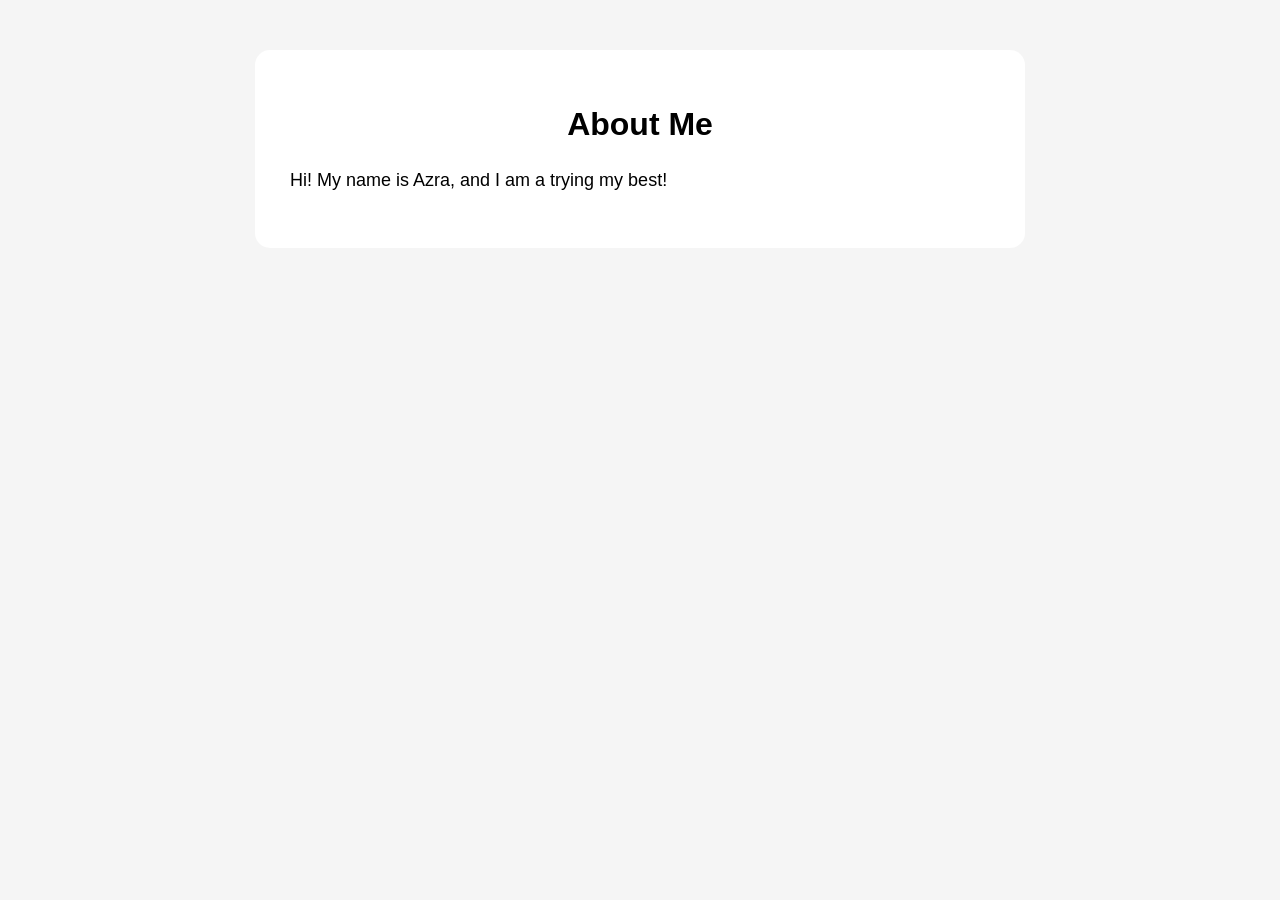
==== index.html @ e35ae592 "Create index.html" ====
<!DOCTYPE html>
<html lang="en">
<head>
    <meta charset="UTF-8">
    <meta name="viewport" content="width=device-width, initial-scale=1.0">
    <title>About Me</title>

    <style>
        body {
            font-family: Arial, sans-serif;
            background-color: #f5f5f5;
            margin: 0;
            padding: 50px;
        }

        .about-me {
            max-width: 700px;
            margin: auto;
            background-color: white;
            padding: 35px;
            border-radius: 15px;
        }

        h1 {
            text-align: center;
        }

        p {
            font-size: 18px;
            line-height: 1.7;
        }
    </style>
</head>

<body>

    <div class="about-me">
        <h1>About Me</h1>

        <p>
            Hi! My name is Azra, and I am a trying my best!
        </p>
    </div>

</body>
</html>
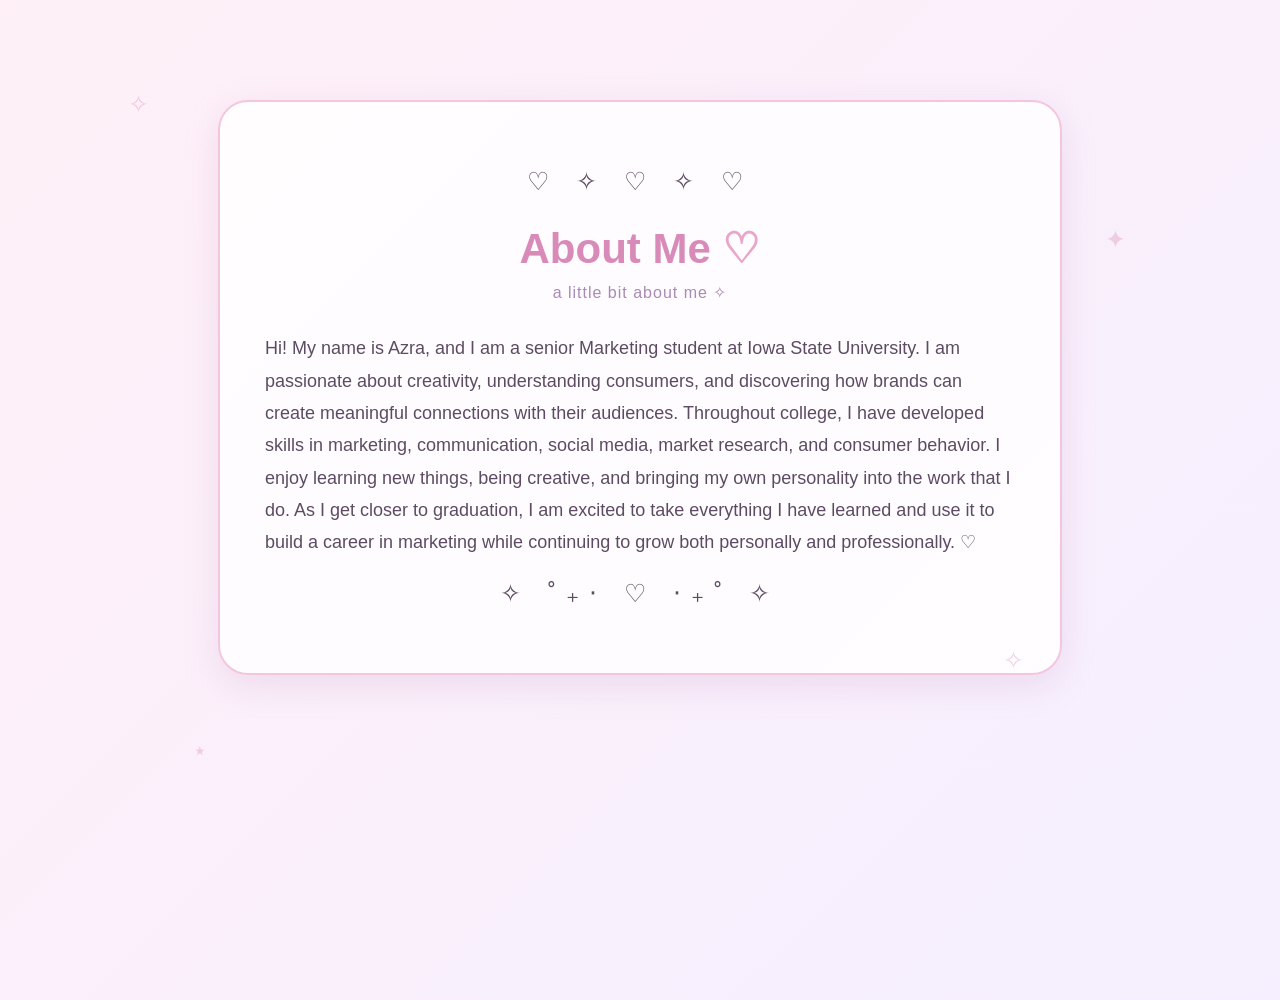
==== commit 2cf4249e: "Update index.html" ====
--- a/index.html
+++ b/index.html
@@ -3,44 +3,189 @@
 <head>
     <meta charset="UTF-8">
     <meta name="viewport" content="width=device-width, initial-scale=1.0">
-    <title>About Me</title>
+
+    <title>About Me ♡</title>
 
     <style>
+        /* Overall page */
         body {
-            font-family: Arial, sans-serif;
-            background-color: #f5f5f5;
             margin: 0;
-            padding: 50px;
+            padding: 0;
+            font-family: "Trebuchet MS", Arial, sans-serif;
+            background: linear-gradient(135deg, #fff0f7, #f5efff);
+            color: #5d4b63;
+            min-height: 100vh;
+            overflow-x: hidden;
         }
 
+        /* Main About Me box */
         .about-me {
-            max-width: 700px;
-            margin: auto;
-            background-color: white;
-            padding: 35px;
-            border-radius: 15px;
-        }
-
-        h1 {
+            width: 70%;
+            max-width: 750px;
+            margin: 100px auto;
+            padding: 45px;
+            background: rgba(255, 255, 255, 0.85);
+            border: 2px solid #f3c6df;
+            border-radius: 30px;
+            box-shadow: 0 10px 35px rgba(190, 130, 180, 0.2);
             text-align: center;
         }
 
+        /* Heading */
+        h1 {
+            color: #d88bb8;
+            font-size: 42px;
+            margin-bottom: 10px;
+        }
+
+        .heart {
+            color: #e9a6ca;
+        }
+
+        /* Little subtitle */
+        .subtitle {
+            color: #a98ab5;
+            font-size: 16px;
+            margin-bottom: 30px;
+            letter-spacing: 1px;
+        }
+
+        /* Paragraph */
         p {
             font-size: 18px;
-            line-height: 1.7;
+            line-height: 1.8;
+            text-align: left;
+        }
+
+        /* Decorative hearts */
+        .decor {
+            font-size: 25px;
+            letter-spacing: 10px;
+            margin: 20px 0;
+        }
+
+        /* Sparkle follower */
+        .sparkle {
+            position: fixed;
+            pointer-events: none;
+            font-size: 18px;
+            color: #e8a7d1;
+            animation: sparkleFade 1s ease-out forwards;
+            z-index: 9999;
+        }
+
+        @keyframes sparkleFade {
+            0% {
+                opacity: 1;
+                transform: scale(1) translateY(0);
+            }
+
+            100% {
+                opacity: 0;
+                transform: scale(0.3) translateY(25px);
+            }
+        }
+
+        /* Floating background sparkles */
+        .background-sparkle {
+            position: fixed;
+            color: rgba(216, 139, 184, 0.35);
+            font-size: 25px;
+            animation: float 5s ease-in-out infinite;
+            pointer-events: none;
+        }
+
+        @keyframes float {
+            0%, 100% {
+                transform: translateY(0);
+            }
+
+            50% {
+                transform: translateY(-20px);
+            }
+        }
+
+        /* Mobile friendly */
+        @media (max-width: 600px) {
+            .about-me {
+                width: 80%;
+                padding: 30px;
+            }
+
+            h1 {
+                font-size: 34px;
+            }
+
+            p {
+                font-size: 16px;
+            }
         }
     </style>
 </head>
 
 <body>
 
+    <!-- Background decorations -->
+    <div class="background-sparkle" style="top: 10%; left: 10%;">✧</div>
+    <div class="background-sparkle" style="top: 25%; right: 12%;">✦</div>
+    <div class="background-sparkle" style="bottom: 15%; left: 15%;">⋆</div>
+    <div class="background-sparkle" style="bottom: 25%; right: 20%;">✧</div>
+
+    <!-- About Me -->
     <div class="about-me">
-        <h1>About Me</h1>
+
+        <div class="decor">♡ ✧ ♡ ✧ ♡</div>
+
+        <h1>About Me <span class="heart">♡</span></h1>
+
+        <div class="subtitle">
+            a little bit about me ✧
+        </div>
 
         <p>
-            Hi! My name is Azra, and I am a trying my best!
+            Hi! My name is Azra, and I am a senior Marketing student at
+            Iowa State University. I am passionate about creativity,
+            understanding consumers, and discovering how brands can create
+            meaningful connections with their audiences. Throughout college,
+            I have developed skills in marketing, communication, social
+            media, market research, and consumer behavior. I enjoy learning
+            new things, being creative, and bringing my own personality
+            into the work that I do. As I get closer to graduation, I am
+            excited to take everything I have learned and use it to build
+            a career in marketing while continuing to grow both personally
+            and professionally. ♡
         </p>
+
+        <div class="decor">✧ ˚₊‧ ♡ ‧₊˚ ✧</div>
+
     </div>
+
+    <!-- Sparkle mouse follower -->
+    <script>
+
+        document.addEventListener("mousemove", function(event) {
+
+            const sparkle = document.createElement("div");
+
+            sparkle.classList.add("sparkle");
+
+            const sparkles = ["✦", "✧", "⋆", "♡", "✩"];
+
+            sparkle.innerHTML =
+                sparkles[Math.floor(Math.random() * sparkles.length)];
+
+            sparkle.style.left = event.clientX + "px";
+            sparkle.style.top = event.clientY + "px";
+
+            document.body.appendChild(sparkle);
+
+            setTimeout(function() {
+                sparkle.remove();
+            }, 1000);
+
+        });
+
+    </script>
 
 </body>
 </html>
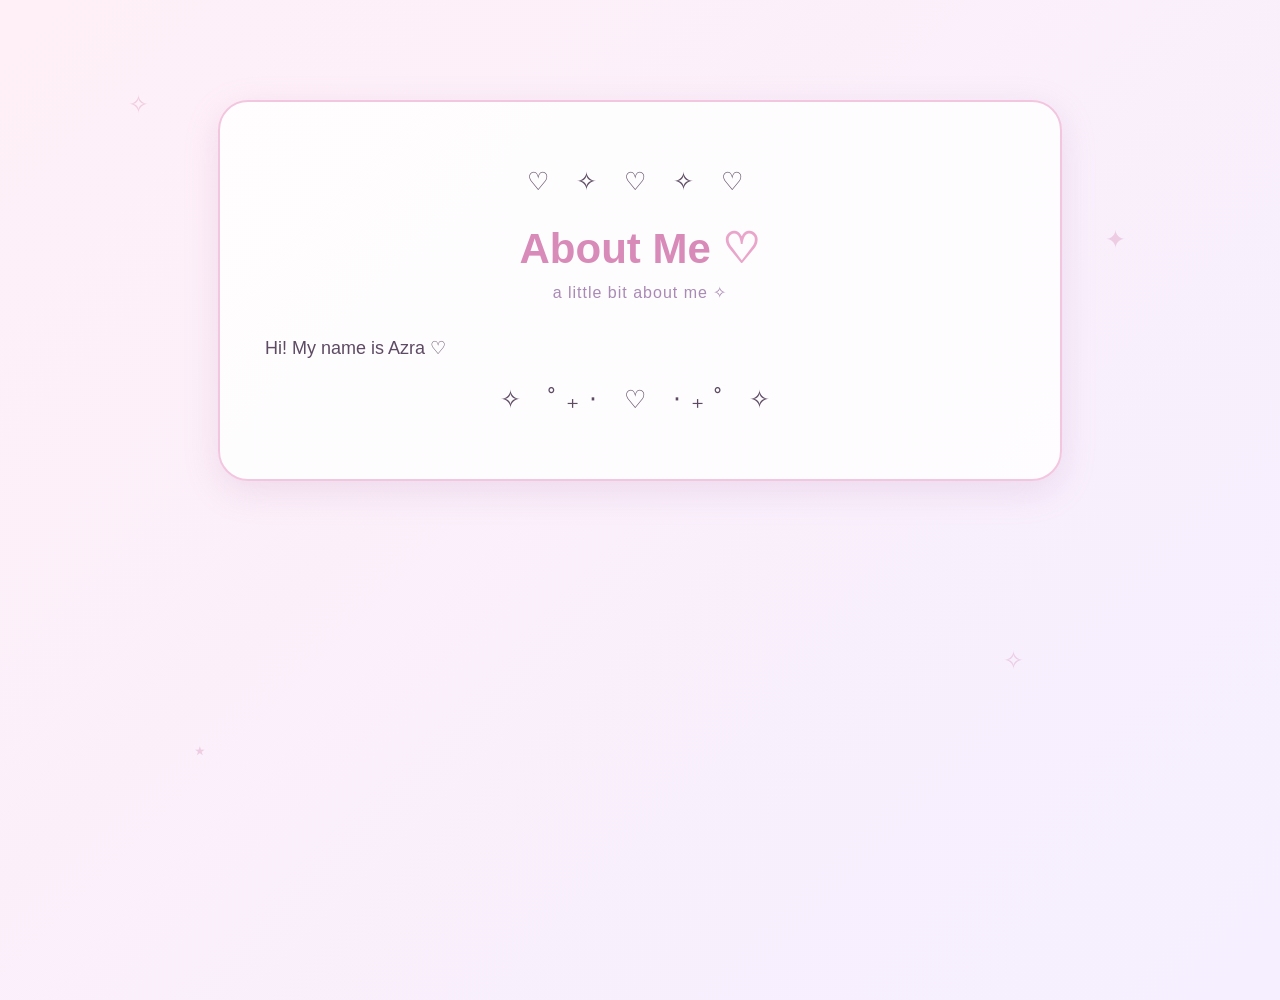
==== commit 430ca72b: "Glitter index.html" ====
--- a/index.html
+++ b/index.html
@@ -143,17 +143,7 @@
         </div>
 
         <p>
-            Hi! My name is Azra, and I am a senior Marketing student at
-            Iowa State University. I am passionate about creativity,
-            understanding consumers, and discovering how brands can create
-            meaningful connections with their audiences. Throughout college,
-            I have developed skills in marketing, communication, social
-            media, market research, and consumer behavior. I enjoy learning
-            new things, being creative, and bringing my own personality
-            into the work that I do. As I get closer to graduation, I am
-            excited to take everything I have learned and use it to build
-            a career in marketing while continuing to grow both personally
-            and professionally. ♡
+            Hi! My name is Azra ♡
         </p>
 
         <div class="decor">✧ ˚₊‧ ♡ ‧₊˚ ✧</div>
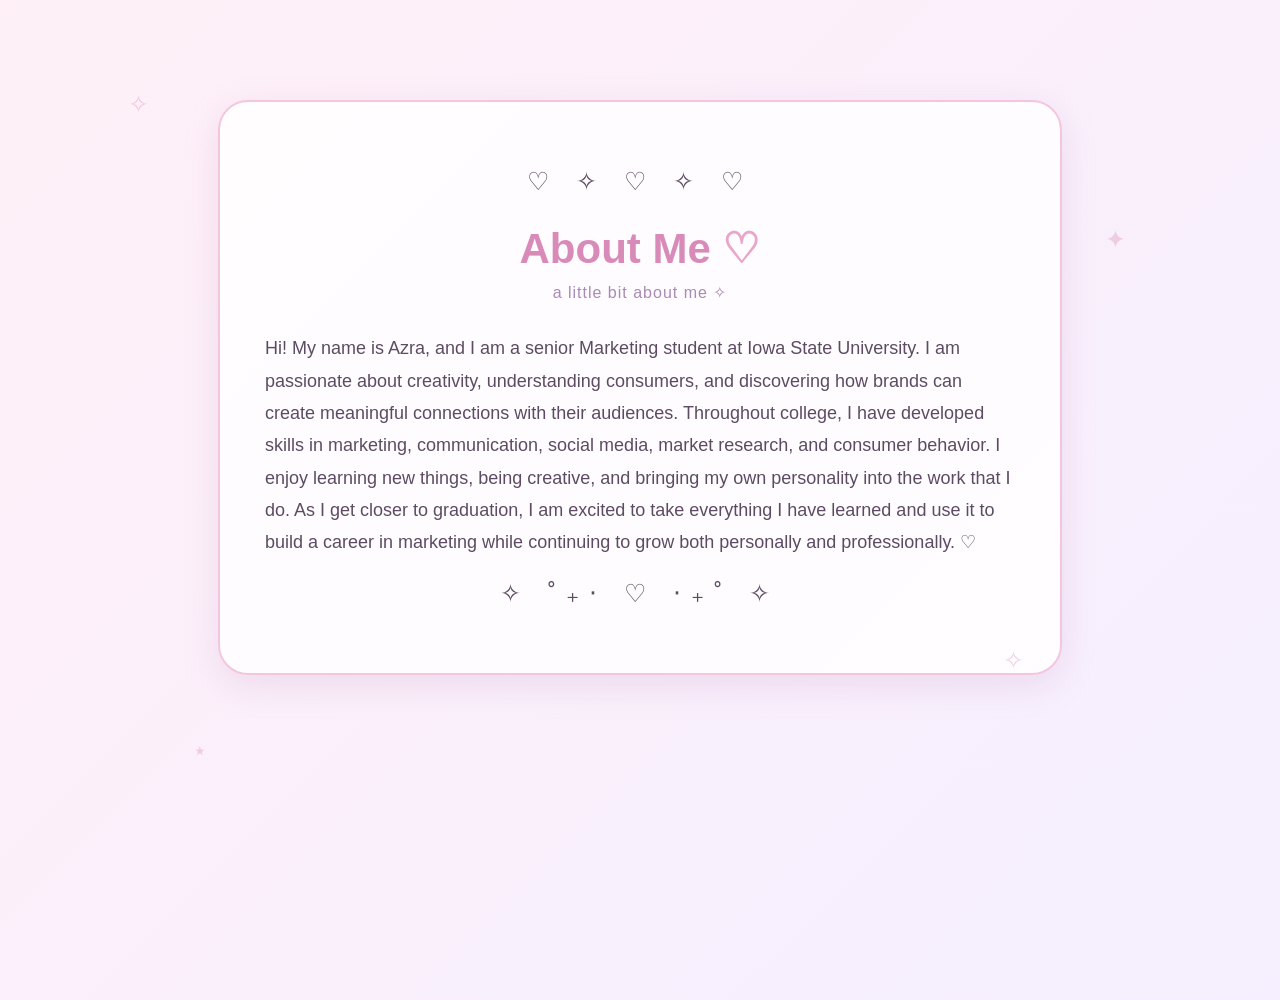
==== commit 91ee3c58: "Tri index.html" ====
--- a/index.html
+++ b/index.html
@@ -143,7 +143,17 @@
         </div>
 
         <p>
-            Hi! My name is Azra ♡
+            Hi! My name is Azra, and I am a senior Marketing student at
+            Iowa State University. I am passionate about creativity,
+            understanding consumers, and discovering how brands can create
+            meaningful connections with their audiences. Throughout college,
+            I have developed skills in marketing, communication, social
+            media, market research, and consumer behavior. I enjoy learning
+            new things, being creative, and bringing my own personality
+            into the work that I do. As I get closer to graduation, I am
+            excited to take everything I have learned and use it to build
+            a career in marketing while continuing to grow both personally
+            and professionally. ♡
         </p>
 
         <div class="decor">✧ ˚₊‧ ♡ ‧₊˚ ✧</div>
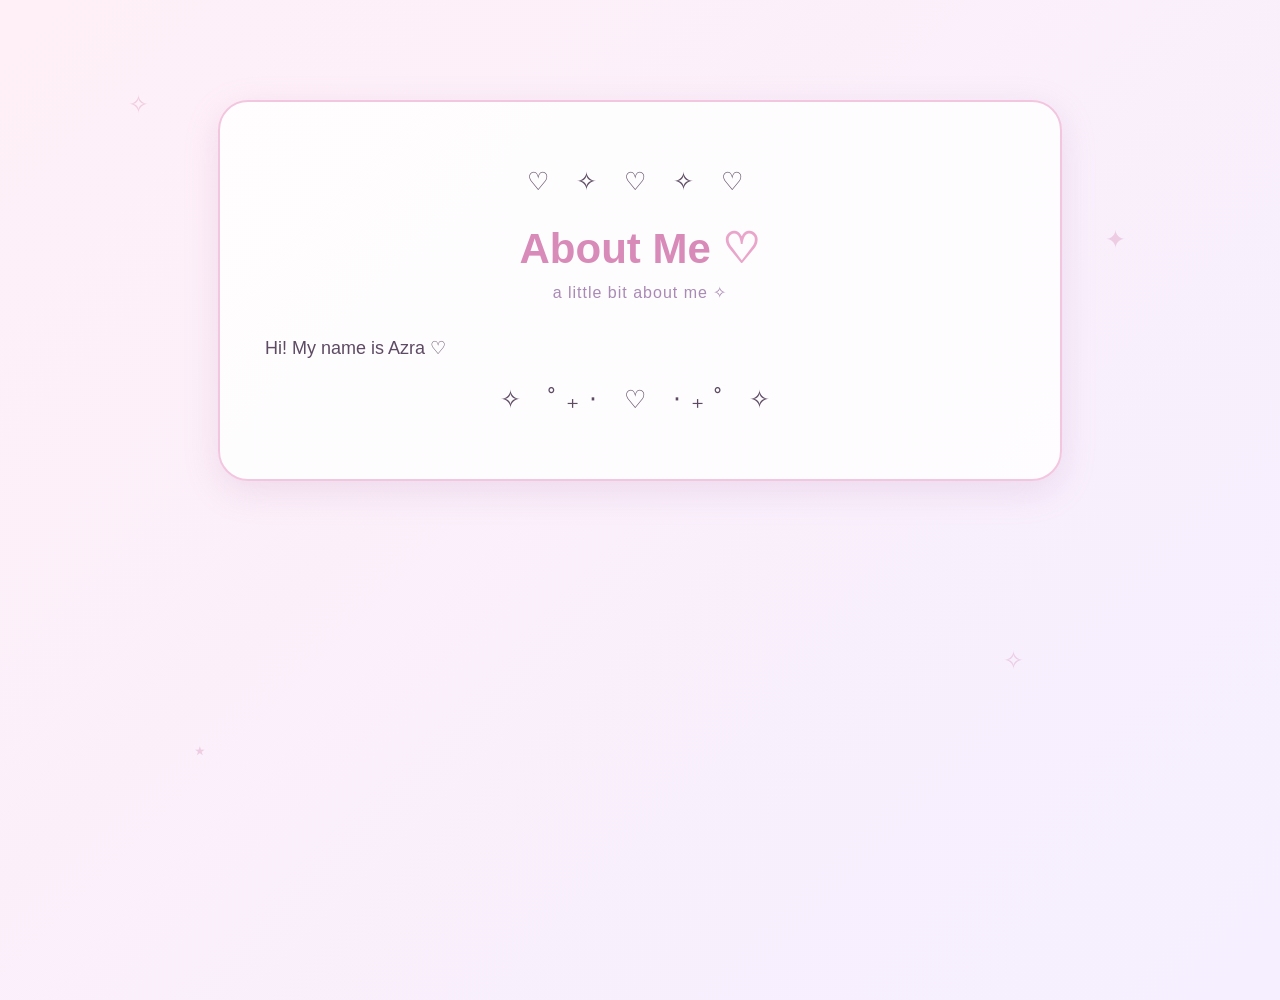
==== commit 02af72c5: "Update index.html" ====
--- a/index.html
+++ b/index.html
@@ -143,17 +143,7 @@
         </div>
 
         <p>
-            Hi! My name is Azra, and I am a senior Marketing student at
-            Iowa State University. I am passionate about creativity,
-            understanding consumers, and discovering how brands can create
-            meaningful connections with their audiences. Throughout college,
-            I have developed skills in marketing, communication, social
-            media, market research, and consumer behavior. I enjoy learning
-            new things, being creative, and bringing my own personality
-            into the work that I do. As I get closer to graduation, I am
-            excited to take everything I have learned and use it to build
-            a career in marketing while continuing to grow both personally
-            and professionally. ♡
+            Hi! My name is Azra ♡
         </p>
 
         <div class="decor">✧ ˚₊‧ ♡ ‧₊˚ ✧</div>
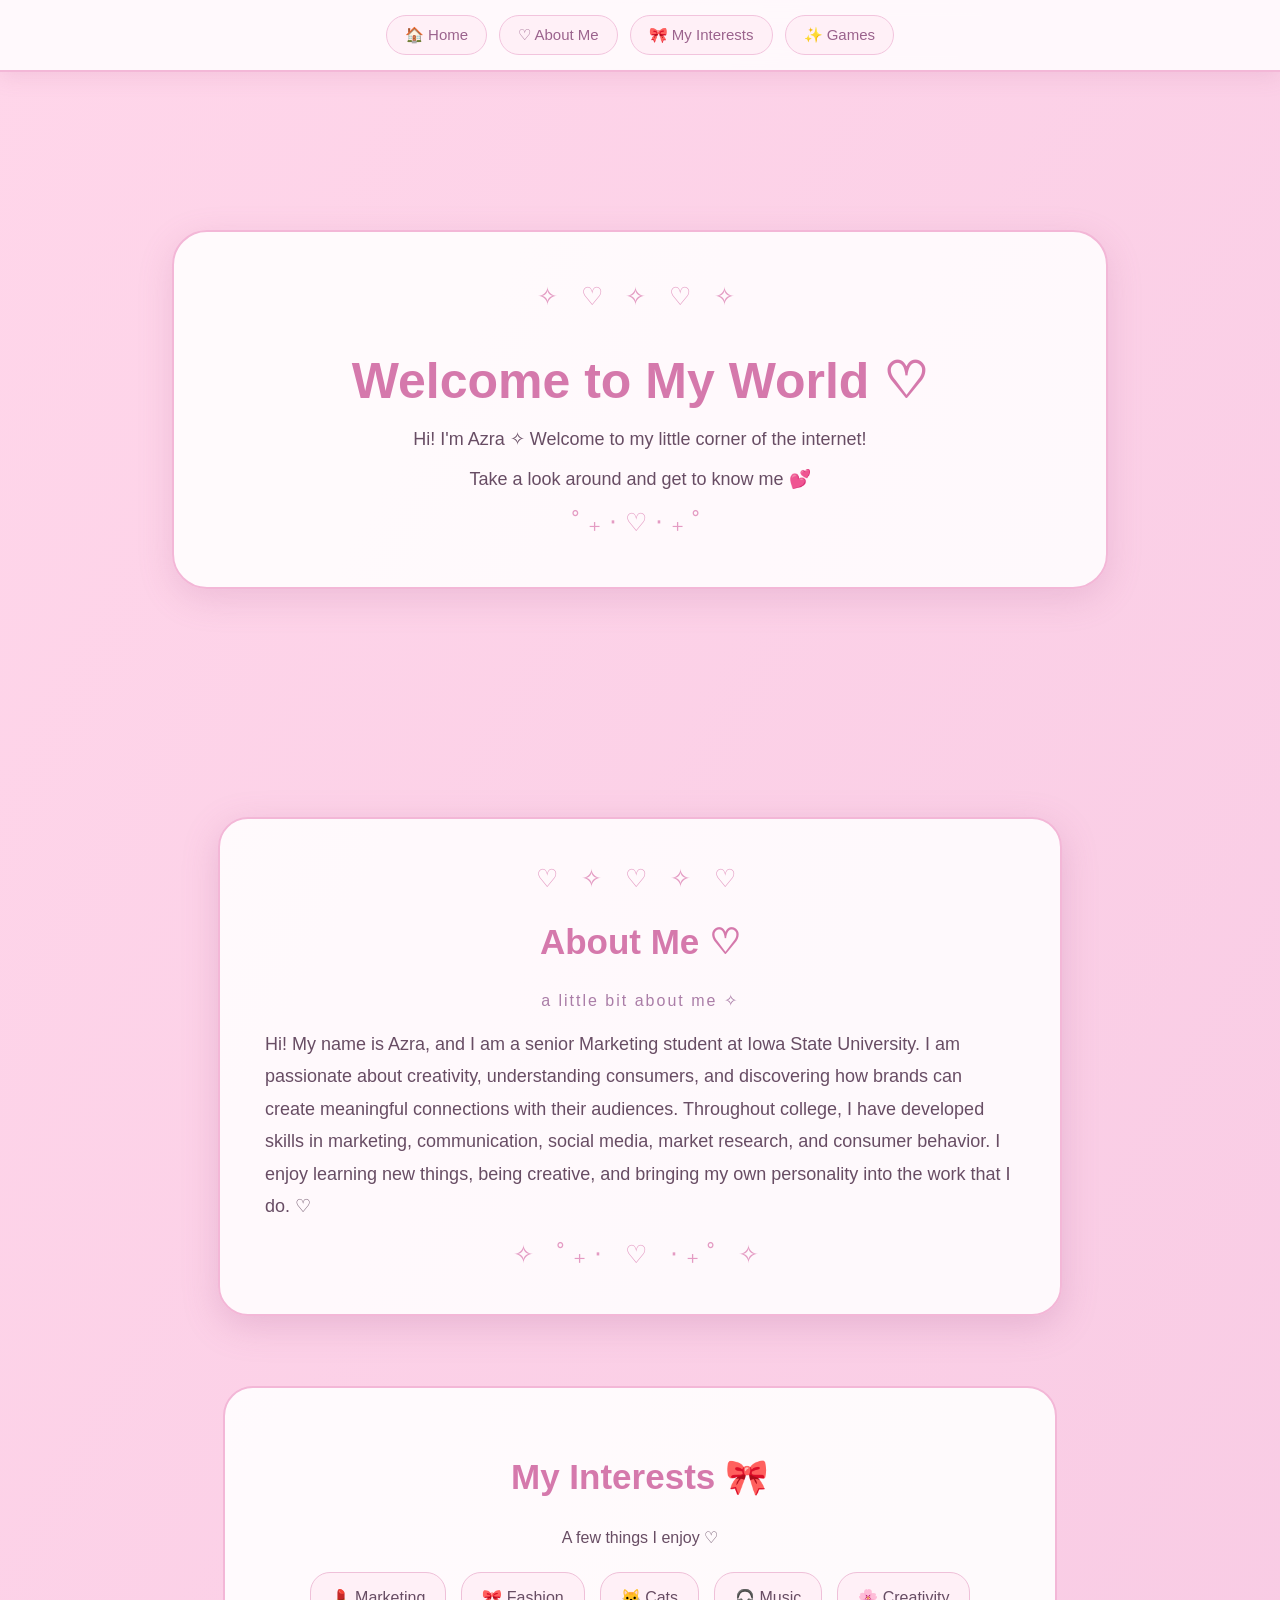
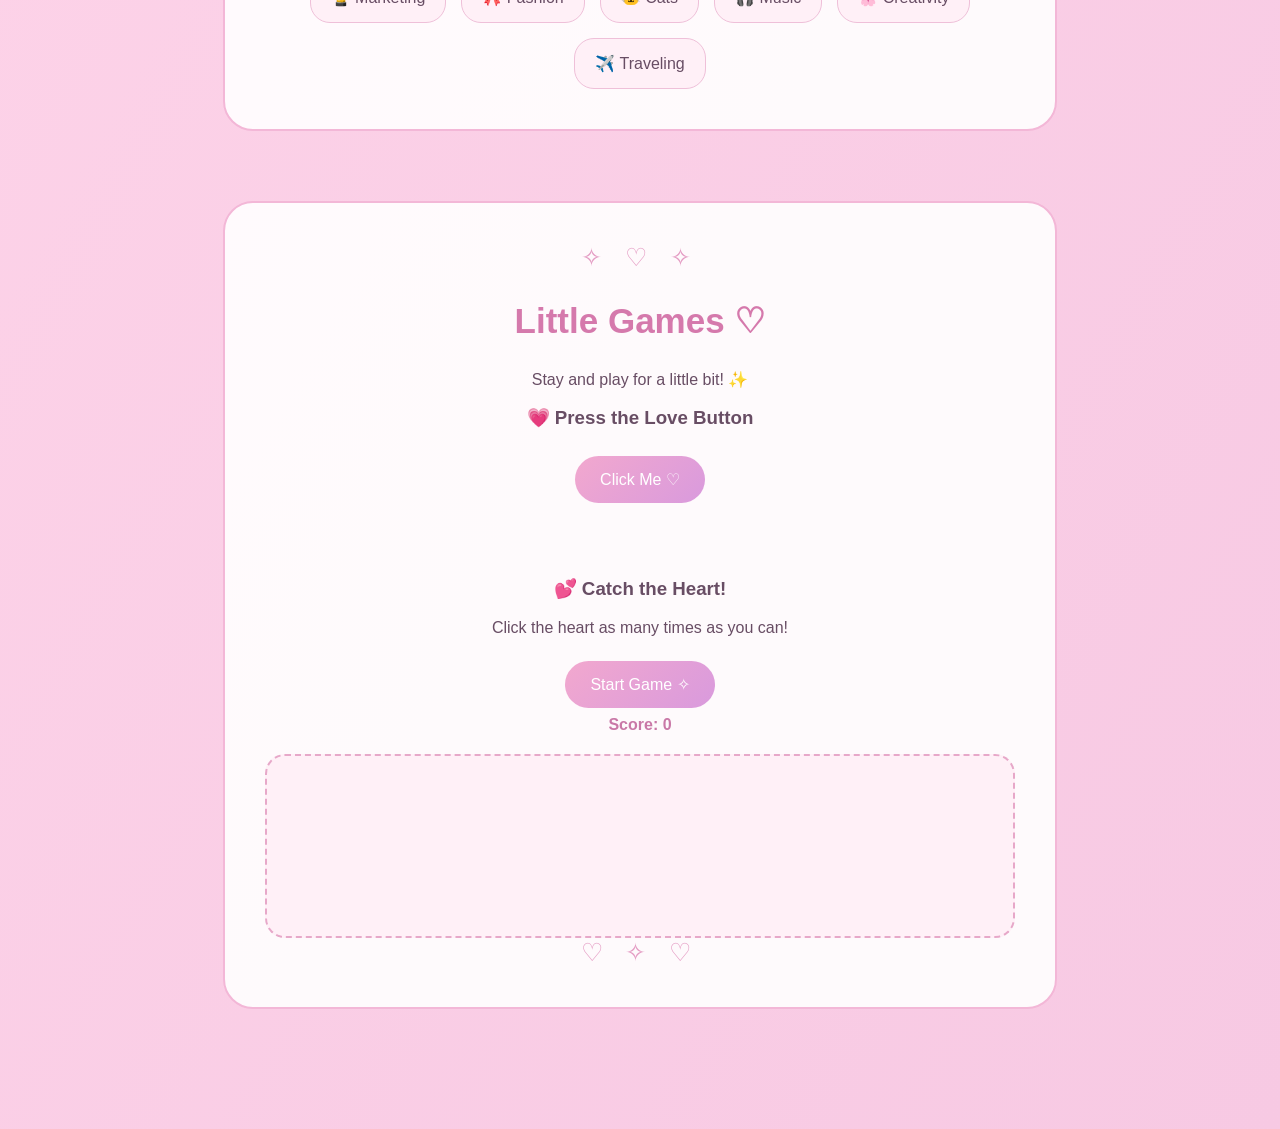
==== commit 9268ebe3: "Update index.html" ====
--- a/index.html
+++ b/index.html
@@ -1,181 +1,994 @@
 <!DOCTYPE html>
 <html lang="en">
+
 <head>
+
     <meta charset="UTF-8">
-    <meta name="viewport" content="width=device-width, initial-scale=1.0">
-
-    <title>About Me ♡</title>
+
+    <meta name="viewport"
+          content="width=device-width, initial-scale=1.0">
+
+    <title>Azra's Corner ♡</title>
+
 
     <style>
-        /* Overall page */
+
+        /* =========================
+           BACKGROUND
+        ========================== */
+
+        html {
+            scroll-behavior: smooth;
+        }
+
         body {
             margin: 0;
-            padding: 0;
-            font-family: "Trebuchet MS", Arial, sans-serif;
-            background: linear-gradient(135deg, #fff0f7, #f5efff);
-            color: #5d4b63;
-            min-height: 100vh;
+
+            font-family:
+                "Trebuchet MS",
+                Arial,
+                sans-serif;
+
+            color: #684d64;
+
+            background: linear-gradient(
+                120deg,
+                #ffd6ea,
+                #f7c9e3,
+                #eec8f2,
+                #ffd1df,
+                #f6bddd
+            );
+
+            background-size: 400% 400%;
+
+            animation:
+                pinkBackground 12s ease infinite;
+
             overflow-x: hidden;
         }
 
-        /* Main About Me box */
+
+        @keyframes pinkBackground {
+
+            0% {
+                background-position: 0% 50%;
+            }
+
+            50% {
+                background-position: 100% 50%;
+            }
+
+            100% {
+                background-position: 0% 50%;
+            }
+
+        }
+
+
+
+        /* =========================
+           NAVIGATION BAR
+        ========================== */
+
+        nav {
+
+            position: sticky;
+
+            top: 0;
+
+            z-index: 1000;
+
+            width: 100%;
+
+            background:
+                rgba(255, 255, 255, 0.85);
+
+            backdrop-filter: blur(10px);
+
+            border-bottom:
+                2px solid #f3b7d7;
+
+            box-shadow:
+                0 5px 20px
+                rgba(180, 100, 150, 0.15);
+
+        }
+
+
+        .nav-container {
+
+            display: flex;
+
+            justify-content: center;
+
+            align-items: center;
+
+            gap: 12px;
+
+            padding: 15px;
+
+            flex-wrap: wrap;
+
+        }
+
+
+        .nav-container a {
+
+            text-decoration: none;
+
+            color: #9b638d;
+
+            background: #fff0f7;
+
+            border: 1px solid #f2c4dd;
+
+            padding: 10px 18px;
+
+            border-radius: 25px;
+
+            font-size: 15px;
+
+            transition: 0.3s;
+
+        }
+
+
+        .nav-container a:hover {
+
+            background: #eaa9ca;
+
+            color: white;
+
+            transform:
+                translateY(-3px)
+                scale(1.05);
+
+            box-shadow:
+                0 5px 15px
+                rgba(200, 120, 170, 0.25);
+
+        }
+
+
+
+        /* =========================
+           SECTIONS
+        ========================== */
+
+        section {
+
+            scroll-margin-top: 100px;
+
+        }
+
+
+
+        /* =========================
+           HOME
+        ========================== */
+
+        #home {
+
+            min-height: 75vh;
+
+            display: flex;
+
+            justify-content: center;
+
+            align-items: center;
+
+            text-align: center;
+
+        }
+
+
+        .home-card {
+
+            background:
+                rgba(255,255,255,0.88);
+
+            padding: 50px;
+
+            border-radius: 35px;
+
+            border:
+                2px solid #f3b7d7;
+
+            box-shadow:
+                0 10px 35px
+                rgba(174,100,150,0.2);
+
+            width: 65%;
+
+        }
+
+
+        .home-card h1 {
+
+            font-size: 50px;
+
+            color: #d579ac;
+
+            margin-bottom: 10px;
+
+        }
+
+
+        .home-card p {
+
+            text-align: center;
+
+            font-size: 18px;
+
+        }
+
+
+
+        /* =========================
+           ABOUT ME
+        ========================== */
+
         .about-me {
+
             width: 70%;
+
             max-width: 750px;
-            margin: 100px auto;
+
+            margin: 70px auto;
+
             padding: 45px;
-            background: rgba(255, 255, 255, 0.85);
-            border: 2px solid #f3c6df;
+
+            background:
+                rgba(255,255,255,0.88);
+
+            border:
+                2px solid #f3b7d7;
+
             border-radius: 30px;
-            box-shadow: 0 10px 35px rgba(190, 130, 180, 0.2);
+
+            box-shadow:
+                0 10px 35px
+                rgba(174,100,150,0.25);
+
             text-align: center;
-        }
-
-        /* Heading */
-        h1 {
-            color: #d88bb8;
-            font-size: 42px;
-            margin-bottom: 10px;
-        }
-
-        .heart {
-            color: #e9a6ca;
-        }
-
-        /* Little subtitle */
+
+        }
+
+
+        h2 {
+
+            color: #d579ac;
+
+            font-size: 35px;
+
+        }
+
+
         .subtitle {
-            color: #a98ab5;
+
+            color: #aa7da7;
+
+            letter-spacing: 2px;
+
+        }
+
+
+        .decor {
+
+            font-size: 25px;
+
+            color: #e49bc3;
+
+            letter-spacing: 8px;
+
+        }
+
+
+        .about-me p {
+
+            font-size: 18px;
+
+            line-height: 1.8;
+
+            text-align: left;
+
+        }
+
+
+
+        /* =========================
+           INTERESTS
+        ========================== */
+
+        #interests {
+
+            width: 70%;
+
+            max-width: 750px;
+
+            margin: 70px auto;
+
+            padding: 40px;
+
+            background:
+                rgba(255,255,255,0.9);
+
+            border-radius: 30px;
+
+            border:
+                2px solid #f3b7d7;
+
+            text-align: center;
+
+        }
+
+
+        .interest-list {
+
+            display: flex;
+
+            justify-content: center;
+
+            gap: 15px;
+
+            flex-wrap: wrap;
+
+            margin-top: 25px;
+
+        }
+
+
+        .interest {
+
+            background: #fff0f7;
+
+            border:
+                1px solid #efc0d9;
+
+            padding: 15px 20px;
+
+            border-radius: 20px;
+
+            transition: 0.3s;
+
+        }
+
+
+        .interest:hover {
+
+            transform:
+                translateY(-5px)
+                rotate(-2deg);
+
+            box-shadow:
+                0 8px 15px
+                rgba(190,100,160,0.2);
+
+        }
+
+
+
+        /* =========================
+           GAMES
+        ========================== */
+
+        .games {
+
+            width: 70%;
+
+            max-width: 750px;
+
+            margin: 70px auto 120px;
+
+            padding: 40px;
+
+            background:
+                rgba(255,255,255,0.9);
+
+            border-radius: 30px;
+
+            border:
+                2px solid #f3b7d7;
+
+            text-align: center;
+
+        }
+
+
+        button {
+
+            border: none;
+
+            background:
+                linear-gradient(
+                    135deg,
+                    #f2a8ce,
+                    #d99add
+                );
+
+            color: white;
+
+            padding: 14px 25px;
+
+            border-radius: 25px;
+
             font-size: 16px;
-            margin-bottom: 30px;
-            letter-spacing: 1px;
-        }
-
-        /* Paragraph */
-        p {
+
+            cursor: pointer;
+
+            margin: 8px;
+
+            transition: 0.2s;
+
+        }
+
+
+        button:hover {
+
+            transform:
+                scale(1.08);
+
+        }
+
+
+        #loveMessage {
+
+            min-height: 30px;
+
+            color: #d579ac;
+
+            font-weight: bold;
+
+        }
+
+
+        #heartGame {
+
+            position: relative;
+
+            height: 180px;
+
+            margin-top: 20px;
+
+            border-radius: 20px;
+
+            background: #fff0f7;
+
+            border:
+                2px dashed #e7a8c9;
+
+            overflow: hidden;
+
+        }
+
+
+        #heart {
+
+            position: absolute;
+
+            font-size: 35px;
+
+            cursor: pointer;
+
+            display: none;
+
+        }
+
+
+        #score {
+
+            color: #c978a7;
+
+            font-weight: bold;
+
+        }
+
+
+
+        /* =========================
+           SPARKLE MOUSE
+        ========================== */
+
+        .sparkle {
+
+            position: fixed;
+
+            pointer-events: none;
+
             font-size: 18px;
-            line-height: 1.8;
-            text-align: left;
-        }
-
-        /* Decorative hearts */
-        .decor {
-            font-size: 25px;
-            letter-spacing: 10px;
-            margin: 20px 0;
-        }
-
-        /* Sparkle follower */
-        .sparkle {
-            position: fixed;
-            pointer-events: none;
-            font-size: 18px;
-            color: #e8a7d1;
-            animation: sparkleFade 1s ease-out forwards;
+
+            color: white;
+
             z-index: 9999;
-        }
+
+            animation:
+                sparkleFade 1s ease-out forwards;
+
+        }
+
 
         @keyframes sparkleFade {
+
             0% {
+
                 opacity: 1;
-                transform: scale(1) translateY(0);
+
+                transform: scale(1);
+
             }
 
             100% {
+
                 opacity: 0;
-                transform: scale(0.3) translateY(25px);
+
+                transform:
+                    scale(0.2)
+                    translateY(25px);
+
             }
-        }
-
-        /* Floating background sparkles */
-        .background-sparkle {
-            position: fixed;
-            color: rgba(216, 139, 184, 0.35);
-            font-size: 25px;
-            animation: float 5s ease-in-out infinite;
-            pointer-events: none;
-        }
-
-        @keyframes float {
-            0%, 100% {
-                transform: translateY(0);
+
+        }
+
+
+
+        /* =========================
+           MOBILE
+        ========================== */
+
+        @media (max-width: 600px) {
+
+            .home-card,
+            .about-me,
+            #interests,
+            .games {
+
+                width: 80%;
+
+                padding: 25px;
+
             }
 
-            50% {
-                transform: translateY(-20px);
+
+            .home-card h1 {
+
+                font-size: 35px;
+
             }
-        }
-
-        /* Mobile friendly */
-        @media (max-width: 600px) {
-            .about-me {
-                width: 80%;
-                padding: 30px;
-            }
-
-            h1 {
-                font-size: 34px;
-            }
-
-            p {
-                font-size: 16px;
-            }
-        }
+
+        }
+
     </style>
+
 </head>
 
+
 <body>
 
-    <!-- Background decorations -->
-    <div class="background-sparkle" style="top: 10%; left: 10%;">✧</div>
-    <div class="background-sparkle" style="top: 25%; right: 12%;">✦</div>
-    <div class="background-sparkle" style="bottom: 15%; left: 15%;">⋆</div>
-    <div class="background-sparkle" style="bottom: 25%; right: 20%;">✧</div>
-
-    <!-- About Me -->
+
+
+<!-- =========================
+     NAVIGATION
+========================= -->
+
+<nav>
+
+    <div class="nav-container">
+
+        <a href="#home">
+            🏠 Home
+        </a>
+
+        <a href="#about">
+            ♡ About Me
+        </a>
+
+        <a href="#interests">
+            🎀 My Interests
+        </a>
+
+        <a href="#games">
+            ✨ Games
+        </a>
+
+    </div>
+
+</nav>
+
+
+
+<!-- =========================
+     HOME
+========================= -->
+
+<section id="home">
+
+    <div class="home-card">
+
+        <div class="decor">
+            ✧ ♡ ✧ ♡ ✧
+        </div>
+
+        <h1>
+            Welcome to My World ♡
+        </h1>
+
+        <p>
+            Hi! I'm Azra ✧
+            Welcome to my little corner of the internet!
+        </p>
+
+        <p>
+            Take a look around and get to know me 💕
+        </p>
+
+        <div class="decor">
+            ˚₊‧♡‧₊˚
+        </div>
+
+    </div>
+
+</section>
+
+
+
+<!-- =========================
+     ABOUT ME
+========================= -->
+
+<section id="about">
+
     <div class="about-me">
 
-        <div class="decor">♡ ✧ ♡ ✧ ♡</div>
-
-        <h1>About Me <span class="heart">♡</span></h1>
+        <div class="decor">
+            ♡ ✧ ♡ ✧ ♡
+        </div>
+
+        <h2>
+            About Me ♡
+        </h2>
 
         <div class="subtitle">
             a little bit about me ✧
         </div>
 
         <p>
-            Hi! My name is Azra ♡
+
+            Hi! My name is Azra, and I am a senior Marketing
+            student at Iowa State University. I am passionate
+            about creativity, understanding consumers, and
+            discovering how brands can create meaningful
+            connections with their audiences.
+
+            Throughout college, I have developed skills in
+            marketing, communication, social media, market
+            research, and consumer behavior.
+
+            I enjoy learning new things, being creative,
+            and bringing my own personality into the work
+            that I do. ♡
+
         </p>
 
-        <div class="decor">✧ ˚₊‧ ♡ ‧₊˚ ✧</div>
+        <div class="decor">
+            ✧ ˚₊‧ ♡ ‧₊˚ ✧
+        </div>
 
     </div>
 
-    <!-- Sparkle mouse follower -->
-    <script>
-
-        document.addEventListener("mousemove", function(event) {
-
-            const sparkle = document.createElement("div");
-
-            sparkle.classList.add("sparkle");
-
-            const sparkles = ["✦", "✧", "⋆", "♡", "✩"];
-
-            sparkle.innerHTML =
-                sparkles[Math.floor(Math.random() * sparkles.length)];
-
-            sparkle.style.left = event.clientX + "px";
-            sparkle.style.top = event.clientY + "px";
-
-            document.body.appendChild(sparkle);
-
-            setTimeout(function() {
+</section>
+
+
+
+<!-- =========================
+     INTERESTS
+========================= -->
+
+<section id="interests">
+
+    <h2>
+        My Interests 🎀
+    </h2>
+
+    <p>
+        A few things I enjoy ♡
+    </p>
+
+
+    <div class="interest-list">
+
+        <div class="interest">
+            💄 Marketing
+        </div>
+
+        <div class="interest">
+            🎀 Fashion
+        </div>
+
+        <div class="interest">
+            🐱 Cats
+        </div>
+
+        <div class="interest">
+            🎧 Music
+        </div>
+
+        <div class="interest">
+            🌸 Creativity
+        </div>
+
+        <div class="interest">
+            ✈️ Traveling
+        </div>
+
+    </div>
+
+</section>
+
+
+
+<!-- =========================
+     GAMES
+========================= -->
+
+<section id="games">
+
+    <div class="games">
+
+        <div class="decor">
+            ✧ ♡ ✧
+        </div>
+
+        <h2>
+            Little Games ♡
+        </h2>
+
+        <p>
+            Stay and play for a little bit! ✨
+        </p>
+
+
+        <!-- Love Button -->
+
+        <h3>
+            💗 Press the Love Button
+        </h3>
+
+        <button onclick="loveButton()">
+            Click Me ♡
+        </button>
+
+        <div id="loveMessage"></div>
+
+
+        <br>
+
+
+        <!-- Heart Game -->
+
+        <h3>
+            💕 Catch the Heart!
+        </h3>
+
+        <p>
+            Click the heart as many times as you can!
+        </p>
+
+        <button onclick="startGame()">
+            Start Game ✧
+        </button>
+
+        <div id="score">
+            Score: 0
+        </div>
+
+        <div id="heartGame">
+
+            <div id="heart"
+                 onclick="catchHeart()">
+                💗
+            </div>
+
+        </div>
+
+
+        <div class="decor">
+            ♡ ✧ ♡
+        </div>
+
+    </div>
+
+</section>
+
+
+
+<!-- =========================
+     JAVASCRIPT
+========================= -->
+
+<script>
+
+
+/* LOVE BUTTON */
+
+let messages = [
+
+    "You are so cute! ♡",
+
+    "Sending you sparkles! ✧",
+
+    "You found a little bit of love! 💗",
+
+    "Have a beautiful day! 🌸",
+
+    "You deserve good things! ♡",
+
+    "✨ You're magical ✨"
+
+];
+
+
+function loveButton() {
+
+    let randomMessage =
+        messages[
+            Math.floor(
+                Math.random() * messages.length
+            )
+        ];
+
+
+    document.getElementById(
+        "loveMessage"
+    ).innerHTML = randomMessage;
+
+}
+
+
+
+/* CATCH THE HEART GAME */
+
+let score = 0;
+
+
+function startGame() {
+
+    score = 0;
+
+    document.getElementById(
+        "score"
+    ).innerHTML = "Score: 0";
+
+
+    document.getElementById(
+        "heart"
+    ).style.display = "block";
+
+
+    moveHeart();
+
+}
+
+
+function moveHeart() {
+
+    let game =
+        document.getElementById(
+            "heartGame"
+        );
+
+
+    let heart =
+        document.getElementById(
+            "heart"
+        );
+
+
+    let maxX =
+        game.clientWidth - 45;
+
+
+    let maxY =
+        game.clientHeight - 45;
+
+
+    let randomX =
+        Math.random() * maxX;
+
+
+    let randomY =
+        Math.random() * maxY;
+
+
+    heart.style.left =
+        randomX + "px";
+
+
+    heart.style.top =
+        randomY + "px";
+
+}
+
+
+function catchHeart() {
+
+    score++;
+
+
+    document.getElementById(
+        "score"
+    ).innerHTML =
+        "Score: " + score;
+
+
+    moveHeart();
+
+}
+
+
+
+/* SPARKLE MOUSE TRAIL */
+
+document.addEventListener(
+    "mousemove",
+    function(event) {
+
+        const sparkle =
+            document.createElement("div");
+
+
+        sparkle.classList.add(
+            "sparkle"
+        );
+
+
+        const sparkles = [
+            "✦",
+            "✧",
+            "⋆",
+            "♡",
+            "✩"
+        ];
+
+
+        sparkle.innerHTML =
+            sparkles[
+                Math.floor(
+                    Math.random()
+                    * sparkles.length
+                )
+            ];
+
+
+        sparkle.style.left =
+            event.clientX + "px";
+
+
+        sparkle.style.top =
+            event.clientY + "px";
+
+
+        document.body.appendChild(
+            sparkle
+        );
+
+
+        setTimeout(
+            function() {
+
                 sparkle.remove();
-            }, 1000);
-
-        });
-
-    </script>
+
+            },
+
+            1000
+        );
+
+    }
+);
+
+</script>
+
 
 </body>
+
 </html>
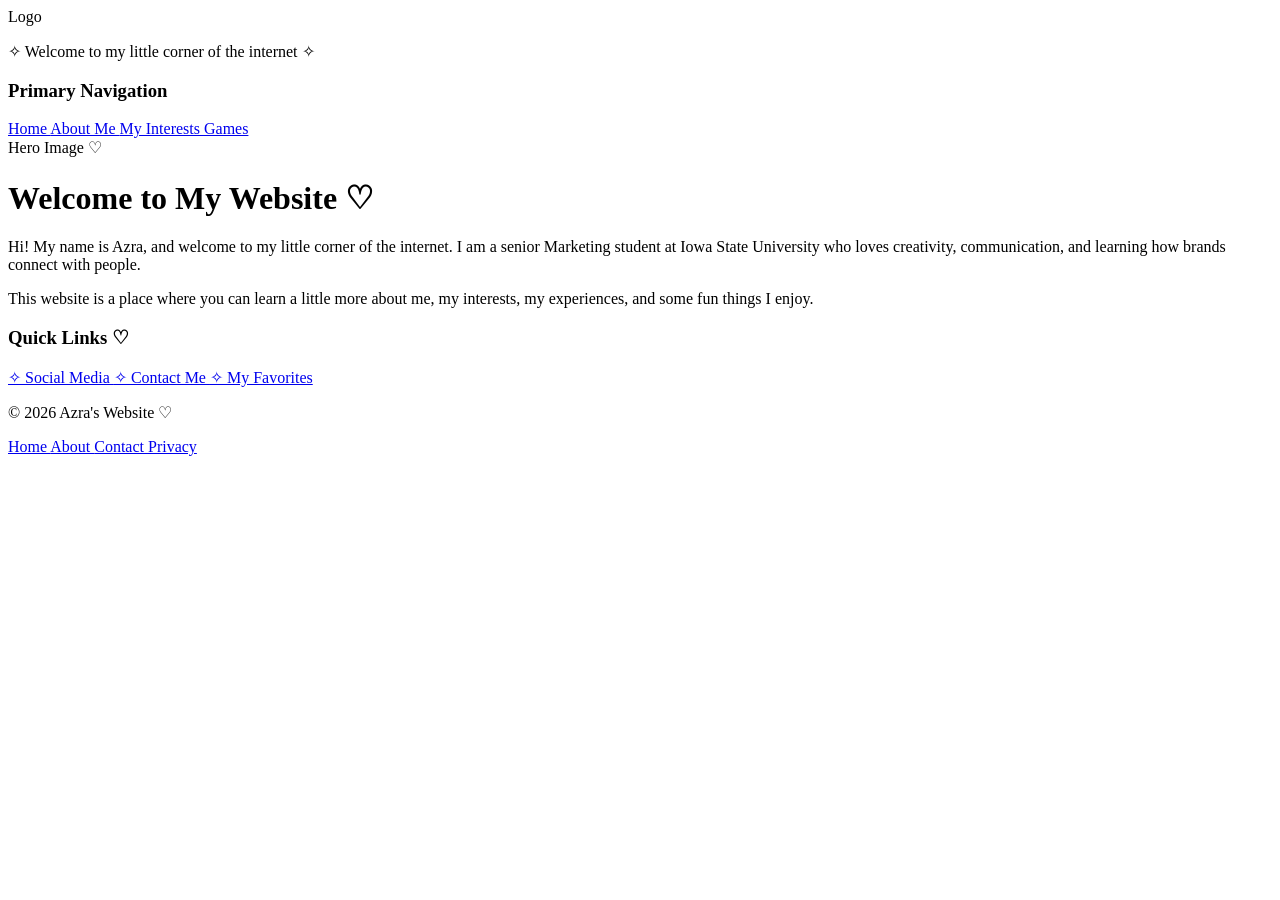
==== commit b4c7ab3d: "Update index.html" ====
--- a/index.html
+++ b/index.html
@@ -1,4 +1,5 @@
 <!DOCTYPE html>
+
 <html lang="en">
 
 <head>
@@ -8,557 +9,10 @@
     <meta name="viewport"
           content="width=device-width, initial-scale=1.0">
 
-    <title>Azra's Corner ♡</title>
+    <title>Azra's Website</title>
 
-
-    <style>
-
-        /* =========================
-           BACKGROUND
-        ========================== */
-
-        html {
-            scroll-behavior: smooth;
-        }
-
-        body {
-            margin: 0;
-
-            font-family:
-                "Trebuchet MS",
-                Arial,
-                sans-serif;
-
-            color: #684d64;
-
-            background: linear-gradient(
-                120deg,
-                #ffd6ea,
-                #f7c9e3,
-                #eec8f2,
-                #ffd1df,
-                #f6bddd
-            );
-
-            background-size: 400% 400%;
-
-            animation:
-                pinkBackground 12s ease infinite;
-
-            overflow-x: hidden;
-        }
-
-
-        @keyframes pinkBackground {
-
-            0% {
-                background-position: 0% 50%;
-            }
-
-            50% {
-                background-position: 100% 50%;
-            }
-
-            100% {
-                background-position: 0% 50%;
-            }
-
-        }
-
-
-
-        /* =========================
-           NAVIGATION BAR
-        ========================== */
-
-        nav {
-
-            position: sticky;
-
-            top: 0;
-
-            z-index: 1000;
-
-            width: 100%;
-
-            background:
-                rgba(255, 255, 255, 0.85);
-
-            backdrop-filter: blur(10px);
-
-            border-bottom:
-                2px solid #f3b7d7;
-
-            box-shadow:
-                0 5px 20px
-                rgba(180, 100, 150, 0.15);
-
-        }
-
-
-        .nav-container {
-
-            display: flex;
-
-            justify-content: center;
-
-            align-items: center;
-
-            gap: 12px;
-
-            padding: 15px;
-
-            flex-wrap: wrap;
-
-        }
-
-
-        .nav-container a {
-
-            text-decoration: none;
-
-            color: #9b638d;
-
-            background: #fff0f7;
-
-            border: 1px solid #f2c4dd;
-
-            padding: 10px 18px;
-
-            border-radius: 25px;
-
-            font-size: 15px;
-
-            transition: 0.3s;
-
-        }
-
-
-        .nav-container a:hover {
-
-            background: #eaa9ca;
-
-            color: white;
-
-            transform:
-                translateY(-3px)
-                scale(1.05);
-
-            box-shadow:
-                0 5px 15px
-                rgba(200, 120, 170, 0.25);
-
-        }
-
-
-
-        /* =========================
-           SECTIONS
-        ========================== */
-
-        section {
-
-            scroll-margin-top: 100px;
-
-        }
-
-
-
-        /* =========================
-           HOME
-        ========================== */
-
-        #home {
-
-            min-height: 75vh;
-
-            display: flex;
-
-            justify-content: center;
-
-            align-items: center;
-
-            text-align: center;
-
-        }
-
-
-        .home-card {
-
-            background:
-                rgba(255,255,255,0.88);
-
-            padding: 50px;
-
-            border-radius: 35px;
-
-            border:
-                2px solid #f3b7d7;
-
-            box-shadow:
-                0 10px 35px
-                rgba(174,100,150,0.2);
-
-            width: 65%;
-
-        }
-
-
-        .home-card h1 {
-
-            font-size: 50px;
-
-            color: #d579ac;
-
-            margin-bottom: 10px;
-
-        }
-
-
-        .home-card p {
-
-            text-align: center;
-
-            font-size: 18px;
-
-        }
-
-
-
-        /* =========================
-           ABOUT ME
-        ========================== */
-
-        .about-me {
-
-            width: 70%;
-
-            max-width: 750px;
-
-            margin: 70px auto;
-
-            padding: 45px;
-
-            background:
-                rgba(255,255,255,0.88);
-
-            border:
-                2px solid #f3b7d7;
-
-            border-radius: 30px;
-
-            box-shadow:
-                0 10px 35px
-                rgba(174,100,150,0.25);
-
-            text-align: center;
-
-        }
-
-
-        h2 {
-
-            color: #d579ac;
-
-            font-size: 35px;
-
-        }
-
-
-        .subtitle {
-
-            color: #aa7da7;
-
-            letter-spacing: 2px;
-
-        }
-
-
-        .decor {
-
-            font-size: 25px;
-
-            color: #e49bc3;
-
-            letter-spacing: 8px;
-
-        }
-
-
-        .about-me p {
-
-            font-size: 18px;
-
-            line-height: 1.8;
-
-            text-align: left;
-
-        }
-
-
-
-        /* =========================
-           INTERESTS
-        ========================== */
-
-        #interests {
-
-            width: 70%;
-
-            max-width: 750px;
-
-            margin: 70px auto;
-
-            padding: 40px;
-
-            background:
-                rgba(255,255,255,0.9);
-
-            border-radius: 30px;
-
-            border:
-                2px solid #f3b7d7;
-
-            text-align: center;
-
-        }
-
-
-        .interest-list {
-
-            display: flex;
-
-            justify-content: center;
-
-            gap: 15px;
-
-            flex-wrap: wrap;
-
-            margin-top: 25px;
-
-        }
-
-
-        .interest {
-
-            background: #fff0f7;
-
-            border:
-                1px solid #efc0d9;
-
-            padding: 15px 20px;
-
-            border-radius: 20px;
-
-            transition: 0.3s;
-
-        }
-
-
-        .interest:hover {
-
-            transform:
-                translateY(-5px)
-                rotate(-2deg);
-
-            box-shadow:
-                0 8px 15px
-                rgba(190,100,160,0.2);
-
-        }
-
-
-
-        /* =========================
-           GAMES
-        ========================== */
-
-        .games {
-
-            width: 70%;
-
-            max-width: 750px;
-
-            margin: 70px auto 120px;
-
-            padding: 40px;
-
-            background:
-                rgba(255,255,255,0.9);
-
-            border-radius: 30px;
-
-            border:
-                2px solid #f3b7d7;
-
-            text-align: center;
-
-        }
-
-
-        button {
-
-            border: none;
-
-            background:
-                linear-gradient(
-                    135deg,
-                    #f2a8ce,
-                    #d99add
-                );
-
-            color: white;
-
-            padding: 14px 25px;
-
-            border-radius: 25px;
-
-            font-size: 16px;
-
-            cursor: pointer;
-
-            margin: 8px;
-
-            transition: 0.2s;
-
-        }
-
-
-        button:hover {
-
-            transform:
-                scale(1.08);
-
-        }
-
-
-        #loveMessage {
-
-            min-height: 30px;
-
-            color: #d579ac;
-
-            font-weight: bold;
-
-        }
-
-
-        #heartGame {
-
-            position: relative;
-
-            height: 180px;
-
-            margin-top: 20px;
-
-            border-radius: 20px;
-
-            background: #fff0f7;
-
-            border:
-                2px dashed #e7a8c9;
-
-            overflow: hidden;
-
-        }
-
-
-        #heart {
-
-            position: absolute;
-
-            font-size: 35px;
-
-            cursor: pointer;
-
-            display: none;
-
-        }
-
-
-        #score {
-
-            color: #c978a7;
-
-            font-weight: bold;
-
-        }
-
-
-
-        /* =========================
-           SPARKLE MOUSE
-        ========================== */
-
-        .sparkle {
-
-            position: fixed;
-
-            pointer-events: none;
-
-            font-size: 18px;
-
-            color: white;
-
-            z-index: 9999;
-
-            animation:
-                sparkleFade 1s ease-out forwards;
-
-        }
-
-
-        @keyframes sparkleFade {
-
-            0% {
-
-                opacity: 1;
-
-                transform: scale(1);
-
-            }
-
-            100% {
-
-                opacity: 0;
-
-                transform:
-                    scale(0.2)
-                    translateY(25px);
-
-            }
-
-        }
-
-
-
-        /* =========================
-           MOBILE
-        ========================== */
-
-        @media (max-width: 600px) {
-
-            .home-card,
-            .about-me,
-            #interests,
-            .games {
-
-                width: 80%;
-
-                padding: 25px;
-
-            }
-
-
-            .home-card h1 {
-
-                font-size: 35px;
-
-            }
-
-        }
-
-    </style>
+    <link rel="stylesheet"
+          href="css/style.css">
 
 </head>
 
@@ -566,428 +20,175 @@
 <body>
 
 
-
-<!-- =========================
-     NAVIGATION
-========================= -->
-
-<nav>
-
-    <div class="nav-container">
-
-        <a href="#home">
-            🏠 Home
-        </a>
-
-        <a href="#about">
-            ♡ About Me
-        </a>
-
-        <a href="#interests">
-            🎀 My Interests
-        </a>
-
-        <a href="#games">
-            ✨ Games
-        </a>
-
-    </div>
-
-</nav>
+    <div class="site-wrapper">
 
 
+        <!-- HEADER -->
 
-<!-- =========================
-     HOME
-========================= -->
+        <header class="site-header">
 
-<section id="home">
+            <div class="logo">
+                Logo
+            </div>
 
-    <div class="home-card">
+            <div class="header-info">
 
-        <div class="decor">
-            ✧ ♡ ✧ ♡ ✧
-        </div>
+                <p>
+                    ✧ Welcome to my little corner of the internet ✧
+                </p>
 
-        <h1>
-            Welcome to My World ♡
-        </h1>
+                <!-- Navigation is inserted by JavaScript -->
 
-        <p>
-            Hi! I'm Azra ✧
-            Welcome to my little corner of the internet!
-        </p>
+            </div>
 
-        <p>
-            Take a look around and get to know me 💕
-        </p>
-
-        <div class="decor">
-            ˚₊‧♡‧₊˚
-        </div>
-
-    </div>
-
-</section>
+        </header>
 
 
+        <!-- NAVIGATION -->
 
-<!-- =========================
-     ABOUT ME
-========================= -->
-
-<section id="about">
-
-    <div class="about-me">
-
-        <div class="decor">
-            ♡ ✧ ♡ ✧ ♡
-        </div>
-
-        <h2>
-            About Me ♡
-        </h2>
-
-        <div class="subtitle">
-            a little bit about me ✧
-        </div>
-
-        <p>
-
-            Hi! My name is Azra, and I am a senior Marketing
-            student at Iowa State University. I am passionate
-            about creativity, understanding consumers, and
-            discovering how brands can create meaningful
-            connections with their audiences.
-
-            Throughout college, I have developed skills in
-            marketing, communication, social media, market
-            research, and consumer behavior.
-
-            I enjoy learning new things, being creative,
-            and bringing my own personality into the work
-            that I do. ♡
-
-        </p>
-
-        <div class="decor">
-            ✧ ˚₊‧ ♡ ‧₊˚ ✧
-        </div>
-
-    </div>
-
-</section>
+        <nav
+            id="navigation"
+            class="top-navigation">
+        </nav>
 
 
+        <!-- MAIN LAYOUT -->
 
-<!-- =========================
-     INTERESTS
-========================= -->
-
-<section id="interests">
-
-    <h2>
-        My Interests 🎀
-    </h2>
-
-    <p>
-        A few things I enjoy ♡
-    </p>
+        <div class="content-layout">
 
 
-    <div class="interest-list">
+            <!-- LEFT SIDE -->
 
-        <div class="interest">
-            💄 Marketing
-        </div>
+            <aside class="left-sidebar">
 
-        <div class="interest">
-            🎀 Fashion
-        </div>
+                <h3>
+                    Primary Navigation
+                </h3>
 
-        <div class="interest">
-            🐱 Cats
-        </div>
+                <div class="left-navigation">
 
-        <div class="interest">
-            🎧 Music
-        </div>
+                    <a href="index.html">
+                        Home
+                    </a>
 
-        <div class="interest">
-            🌸 Creativity
-        </div>
+                    <a href="about.html">
+                        About Me
+                    </a>
 
-        <div class="interest">
-            ✈️ Traveling
-        </div>
+                    <a href="interests.html">
+                        My Interests
+                    </a>
 
-    </div>
+                    <a href="games.html">
+                        Games
+                    </a>
 
-</section>
+                </div>
+
+            </aside>
 
 
+            <!-- MAIN CONTENT -->
 
-<!-- =========================
-     GAMES
-========================= -->
+            <main class="main-content">
 
-<section id="games">
+                <div class="hero-image">
 
-    <div class="games">
+                    <span>
+                        Hero Image ♡
+                    </span>
 
-        <div class="decor">
-            ✧ ♡ ✧
-        </div>
-
-        <h2>
-            Little Games ♡
-        </h2>
-
-        <p>
-            Stay and play for a little bit! ✨
-        </p>
+                </div>
 
 
-        <!-- Love Button -->
-
-        <h3>
-            💗 Press the Love Button
-        </h3>
-
-        <button onclick="loveButton()">
-            Click Me ♡
-        </button>
-
-        <div id="loveMessage"></div>
+                <h1>
+                    Welcome to My Website ♡
+                </h1>
 
 
-        <br>
+                <p>
+                    Hi! My name is Azra, and welcome to my
+                    little corner of the internet. I am a
+                    senior Marketing student at Iowa State
+                    University who loves creativity,
+                    communication, and learning how brands
+                    connect with people.
+                </p>
 
 
-        <!-- Heart Game -->
+                <p>
+                    This website is a place where you can
+                    learn a little more about me, my
+                    interests, my experiences, and some
+                    fun things I enjoy.
+                </p>
 
-        <h3>
-            💕 Catch the Heart!
-        </h3>
+            </main>
 
-        <p>
-            Click the heart as many times as you can!
-        </p>
 
-        <button onclick="startGame()">
-            Start Game ✧
-        </button>
+            <!-- RIGHT SIDE -->
 
-        <div id="score">
-            Score: 0
-        </div>
+            <aside class="right-sidebar">
 
-        <div id="heartGame">
+                <div class="sticky-content">
 
-            <div id="heart"
-                 onclick="catchHeart()">
-                💗
-            </div>
+                    <h3>
+                        Quick Links ♡
+                    </h3>
+
+                    <a href="#">
+                        ✧ Social Media
+                    </a>
+
+                    <a href="#">
+                        ✧ Contact Me
+                    </a>
+
+                    <a href="#">
+                        ✧ My Favorites
+                    </a>
+
+                </div>
+
+            </aside>
+
 
         </div>
 
 
-        <div class="decor">
-            ♡ ✧ ♡
-        </div>
+        <!-- FOOTER -->
+
+        <footer class="site-footer">
+
+            <p>
+                © 2026 Azra's Website ♡
+            </p>
+
+            <a href="index.html">
+                Home
+            </a>
+
+            <a href="about.html">
+                About
+            </a>
+
+            <a href="#">
+                Contact
+            </a>
+
+            <a href="#">
+                Privacy
+            </a>
+
+        </footer>
+
 
     </div>
 
-</section>
 
+    <!-- JAVASCRIPT -->
 
-
-<!-- =========================
-     JAVASCRIPT
-========================= -->
-
-<script>
-
-
-/* LOVE BUTTON */
-
-let messages = [
-
-    "You are so cute! ♡",
-
-    "Sending you sparkles! ✧",
-
-    "You found a little bit of love! 💗",
-
-    "Have a beautiful day! 🌸",
-
-    "You deserve good things! ♡",
-
-    "✨ You're magical ✨"
-
-];
-
-
-function loveButton() {
-
-    let randomMessage =
-        messages[
-            Math.floor(
-                Math.random() * messages.length
-            )
-        ];
-
-
-    document.getElementById(
-        "loveMessage"
-    ).innerHTML = randomMessage;
-
-}
-
-
-
-/* CATCH THE HEART GAME */
-
-let score = 0;
-
-
-function startGame() {
-
-    score = 0;
-
-    document.getElementById(
-        "score"
-    ).innerHTML = "Score: 0";
-
-
-    document.getElementById(
-        "heart"
-    ).style.display = "block";
-
-
-    moveHeart();
-
-}
-
-
-function moveHeart() {
-
-    let game =
-        document.getElementById(
-            "heartGame"
-        );
-
-
-    let heart =
-        document.getElementById(
-            "heart"
-        );
-
-
-    let maxX =
-        game.clientWidth - 45;
-
-
-    let maxY =
-        game.clientHeight - 45;
-
-
-    let randomX =
-        Math.random() * maxX;
-
-
-    let randomY =
-        Math.random() * maxY;
-
-
-    heart.style.left =
-        randomX + "px";
-
-
-    heart.style.top =
-        randomY + "px";
-
-}
-
-
-function catchHeart() {
-
-    score++;
-
-
-    document.getElementById(
-        "score"
-    ).innerHTML =
-        "Score: " + score;
-
-
-    moveHeart();
-
-}
-
-
-
-/* SPARKLE MOUSE TRAIL */
-
-document.addEventListener(
-    "mousemove",
-    function(event) {
-
-        const sparkle =
-            document.createElement("div");
-
-
-        sparkle.classList.add(
-            "sparkle"
-        );
-
-
-        const sparkles = [
-            "✦",
-            "✧",
-            "⋆",
-            "♡",
-            "✩"
-        ];
-
-
-        sparkle.innerHTML =
-            sparkles[
-                Math.floor(
-                    Math.random()
-                    * sparkles.length
-                )
-            ];
-
-
-        sparkle.style.left =
-            event.clientX + "px";
-
-
-        sparkle.style.top =
-            event.clientY + "px";
-
-
-        document.body.appendChild(
-            sparkle
-        );
-
-
-        setTimeout(
-            function() {
-
-                sparkle.remove();
-
-            },
-
-            1000
-        );
-
-    }
-);
-
-</script>
-
+    <script src="js/navigation.js"></script>
 
 </body>
 
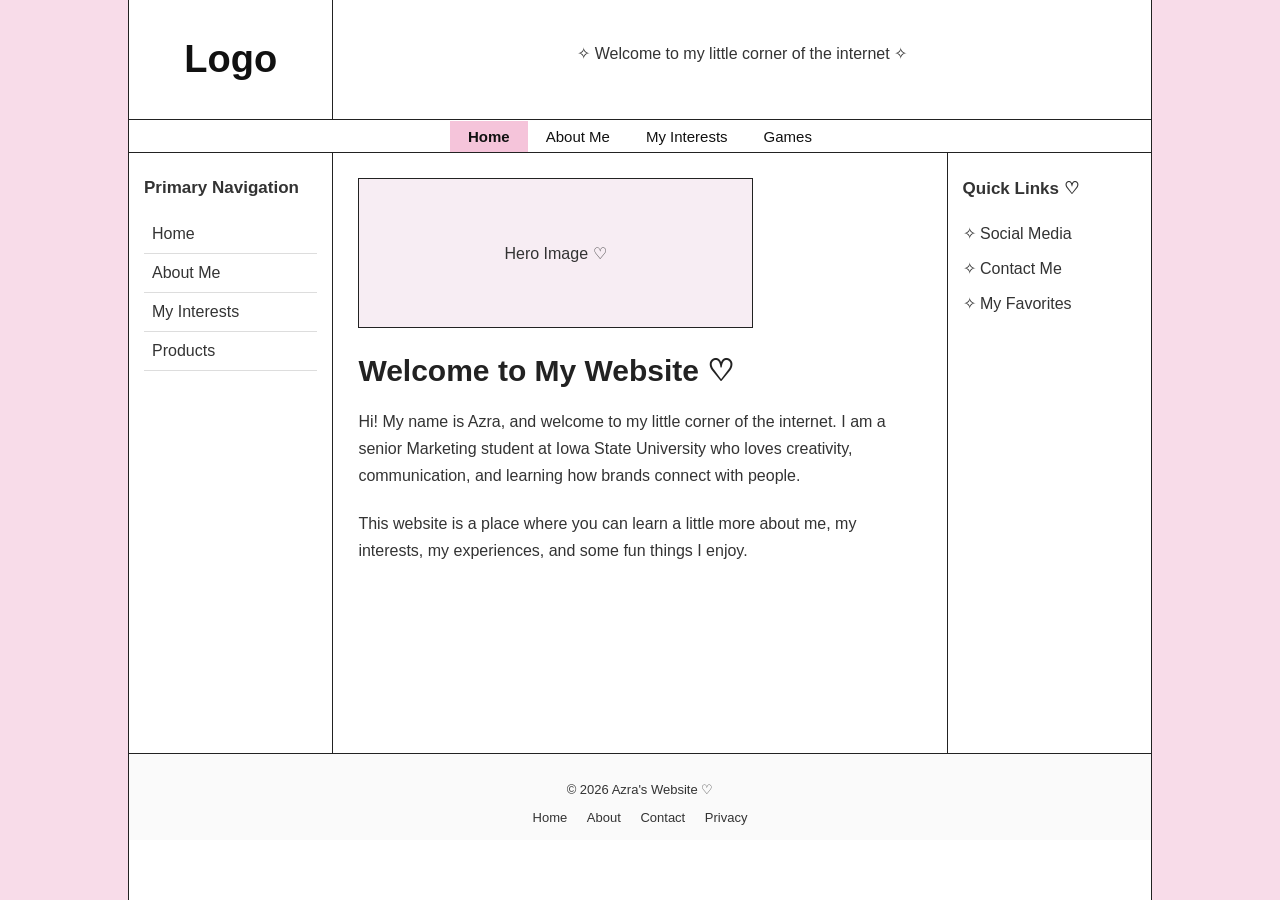
==== commit 0c2754f5: "Update index.html" ====
--- a/index.html
+++ b/index.html
@@ -80,7 +80,7 @@
                     </a>
 
                     <a href="games.html">
-                        Games
+                        Products
                     </a>
 
                 </div>
--- a/css/style.css
+++ b/css/style.css
@@ -0,0 +1,497 @@
+/* =========================================
+   GENERAL PAGE SETTINGS
+========================================= */
+
+* {
+    box-sizing: border-box;
+}
+
+html {
+    scroll-behavior: smooth;
+}
+
+body {
+    margin: 0;
+    padding: 0;
+
+    font-family: Arial, Helvetica, sans-serif;
+
+    background: #f8dce9;
+
+    color: #333;
+}
+
+
+/* =========================================
+   10% BACKGROUND ON EACH SIDE
+========================================= */
+
+/*
+    The website itself takes up 80% of the screen.
+    The remaining 20% becomes the background:
+    
+    10% left
+    80% website
+    10% right
+*/
+
+.site-wrapper {
+    width: 80%;
+    margin: 0 auto;
+
+    min-height: 100vh;
+
+    background: white;
+
+    border-left: 1px solid #222;
+    border-right: 1px solid #222;
+}
+
+
+/* =========================================
+   HEADER
+========================================= */
+
+.site-header {
+    display: grid;
+
+    grid-template-columns: 20% 80%;
+
+    min-height: 120px;
+
+    border-bottom: 1px solid #222;
+}
+
+
+/* Logo */
+
+.logo {
+    display: flex;
+
+    justify-content: center;
+    align-items: center;
+
+    border-right: 1px solid #222;
+
+    font-size: 38px;
+    font-weight: bold;
+
+    color: #111;
+}
+
+
+/* Information graphic / description */
+
+.header-info {
+    display: flex;
+
+    flex-direction: column;
+
+    justify-content: center;
+
+    text-align: center;
+
+    padding: 15px;
+}
+
+.header-info p {
+    margin: 0 0 12px;
+
+    font-size: 16px;
+}
+
+
+/* =========================================
+   TOP NAVIGATION
+========================================= */
+
+.top-navigation {
+    border-bottom: 1px solid #222;
+
+    background: #fff;
+}
+
+.primary-navigation {
+    display: flex;
+
+    justify-content: center;
+
+    align-items: center;
+
+    min-height: 32px;
+}
+
+.primary-navigation a {
+    padding: 7px 18px;
+
+    color: #111;
+
+    text-decoration: none;
+
+    font-size: 15px;
+
+    transition: 0.2s;
+}
+
+.primary-navigation a:hover {
+    background: #f5c4da;
+}
+
+
+/* Secondary navigation */
+
+.secondary-navigation {
+    display: none;
+
+    justify-content: center;
+
+    align-items: center;
+
+    border-top: 1px solid #222;
+
+    min-height: 28px;
+
+    background: #fafafa;
+}
+
+.secondary-navigation.show {
+    display: flex;
+}
+
+.secondary-navigation a {
+    padding: 5px 15px;
+
+    color: #333;
+
+    text-decoration: none;
+
+    font-size: 14px;
+}
+
+.secondary-navigation a:hover {
+    background: #f5d7e5;
+}
+
+
+/* =========================================
+   MAIN PAGE LAYOUT
+========================================= */
+
+.content-layout {
+    display: grid;
+
+    grid-template-columns:
+        20%
+        60%
+        20%;
+
+    min-height: 600px;
+}
+
+
+/* =========================================
+   LEFT NAVIGATION
+========================================= */
+
+.left-sidebar {
+    border-right: 1px solid #222;
+
+    padding: 25px 15px;
+}
+
+.left-sidebar h3 {
+    margin-top: 0;
+
+    font-size: 17px;
+}
+
+.left-navigation {
+    display: flex;
+
+    flex-direction: column;
+}
+
+.left-navigation a {
+    padding: 10px 8px;
+
+    color: #333;
+
+    text-decoration: none;
+
+    border-bottom: 1px solid #ddd;
+}
+
+.left-navigation a:hover {
+    background: #f8dce9;
+}
+
+
+/* =========================================
+   MAIN CONTENT
+========================================= */
+
+.main-content {
+    padding: 25px;
+}
+
+
+/* Hero image */
+
+.hero-image {
+    width: 70%;
+
+    min-height: 150px;
+
+    margin-bottom: 25px;
+
+    border: 1px solid #222;
+
+    display: flex;
+
+    justify-content: center;
+
+    align-items: center;
+
+    text-align: center;
+
+    background: #f7edf3;
+}
+
+.hero-image img {
+    width: 100%;
+
+    height: auto;
+
+    display: block;
+}
+
+
+/* Main heading */
+
+.main-content h1 {
+    margin-top: 0;
+
+    font-size: 30px;
+
+    color: #222;
+}
+
+
+/* Paragraph */
+
+.main-content p {
+    font-size: 16px;
+
+    line-height: 1.7;
+
+    margin-bottom: 20px;
+}
+
+
+/* =========================================
+   RIGHT STICKY CONTENT
+========================================= */
+
+.right-sidebar {
+    border-left: 1px solid #222;
+
+    padding: 25px 15px;
+}
+
+
+/*
+    Keeps the right-side information visible
+    while scrolling.
+*/
+
+.sticky-content {
+    position: sticky;
+
+    top: 20px;
+}
+
+.sticky-content h3 {
+    margin-top: 0;
+
+    font-size: 17px;
+}
+
+.sticky-content a {
+    display: block;
+
+    padding: 8px 0;
+
+    color: #333;
+
+    text-decoration: none;
+}
+
+.sticky-content a:hover {
+    color: #d16c9e;
+}
+
+
+/* =========================================
+   FOOTER
+========================================= */
+
+.site-footer {
+    border-top: 1px solid #222;
+
+    padding: 15px;
+
+    text-align: center;
+
+    font-size: 13px;
+
+    background: #fafafa;
+}
+
+.site-footer a {
+    color: #333;
+
+    margin: 0 8px;
+
+    text-decoration: none;
+}
+
+.site-footer a:hover {
+    color: #d16c9e;
+}
+
+
+/* =========================================
+   ACTIVE NAVIGATION
+========================================= */
+
+.active-page {
+    background: #f5c4da;
+
+    font-weight: bold;
+}
+
+
+/* =========================================
+   BUTTONS
+========================================= */
+
+button {
+    border: none;
+
+    padding: 10px 18px;
+
+    background: #e99abd;
+
+    color: white;
+
+    border-radius: 20px;
+
+    cursor: pointer;
+
+    font-size: 15px;
+}
+
+button:hover {
+    background: #d77fa8;
+}
+
+
+/* =========================================
+   MOBILE RESPONSIVE DESIGN
+========================================= */
+
+@media (max-width: 800px) {
+
+    .site-wrapper {
+        width: 95%;
+    }
+
+    .site-header {
+        grid-template-columns: 1fr;
+    }
+
+    .logo {
+        min-height: 80px;
+
+        border-right: none;
+
+        border-bottom: 1px solid #222;
+    }
+
+    .content-layout {
+        grid-template-columns: 1fr;
+    }
+
+    .left-sidebar {
+        border-right: none;
+
+        border-bottom: 1px solid #222;
+    }
+
+    .right-sidebar {
+        border-left: none;
+
+        border-top: 1px solid #222;
+    }
+
+    .primary-navigation {
+        flex-wrap: wrap;
+    }
+
+    .hero-image {
+        width: 100%;
+    }
+}
+/* =========================================
+   ✨ GLITTERY MOUSE FOLLOWER
+========================================= */
+
+.sparkle {
+    position: fixed;
+
+    pointer-events: none;
+
+    z-index: 99999;
+
+    font-size: 18px;
+
+    color: white;
+
+    text-shadow:
+        0 0 5px #ffb6d9,
+        0 0 10px #ffb6d9,
+        0 0 15px #e8a4ff;
+
+    animation: sparkleFade 1s ease-out forwards;
+}
+
+@keyframes sparkleFade {
+
+    0% {
+        opacity: 1;
+
+        transform:
+            translate(-50%, -50%)
+            scale(1.2)
+            rotate(0deg);
+    }
+
+    50% {
+        opacity: 1;
+
+        transform:
+            translate(-50%, -50%)
+            scale(1)
+            rotate(90deg);
+    }
+
+    100% {
+        opacity: 0;
+
+        transform:
+            translate(-50%, -50%)
+            scale(0.2)
+            rotate(180deg)
+            translateY(25px);
+    }
+}
